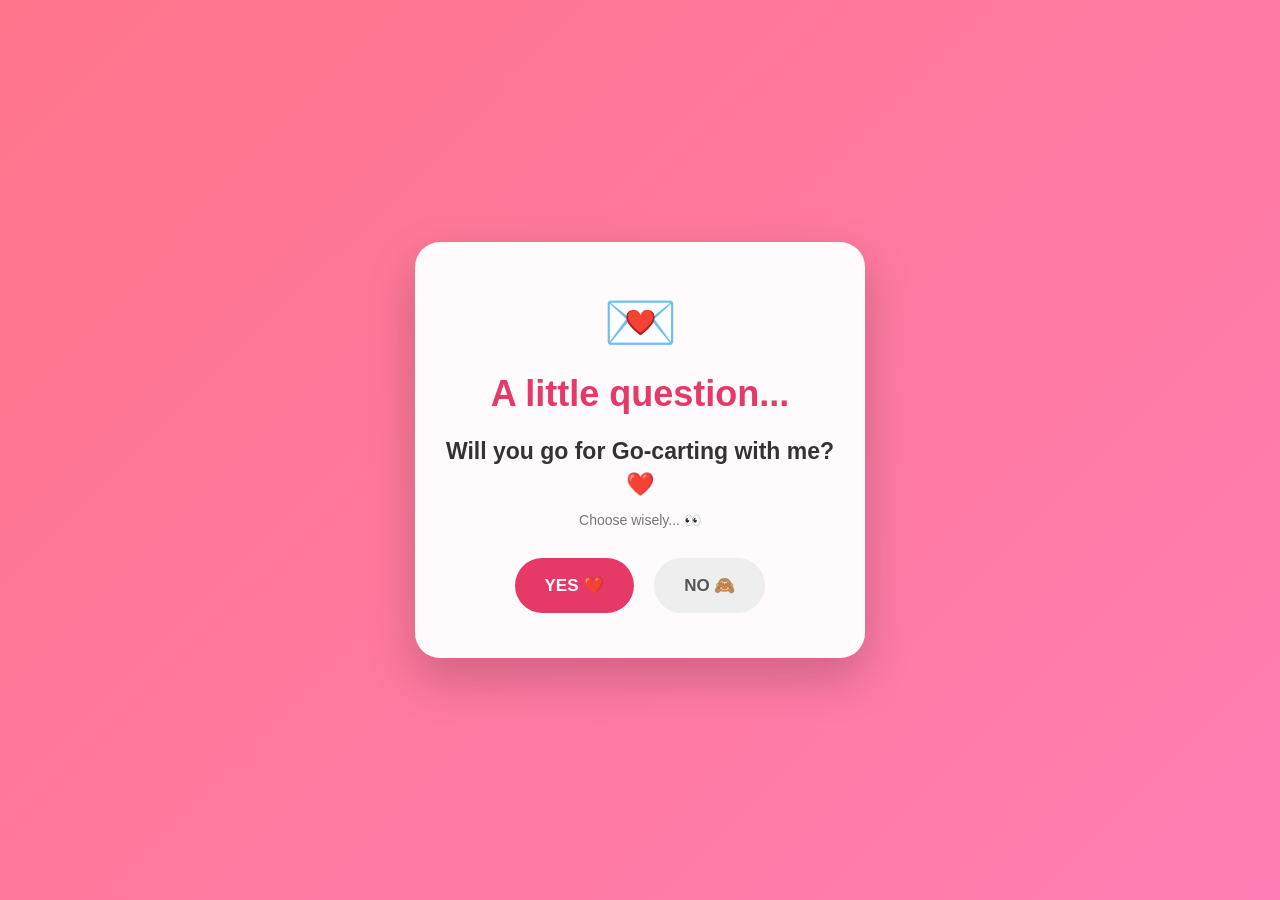
==== index.html @ f643e0f0 "Add files via upload" ====
<!DOCTYPE html>
<html lang="en">
<head>
  <meta charset="UTF-8">
  <meta name="viewport" content="width=device-width, initial-scale=1.0">
  <title>A Little Question ❤️</title>
  <link rel="stylesheet" href="style.css">
</head>
<body>
  <div class="hearts"></div>

  <section id="questionPage" class="page active">
    <div class="card">
      <div class="emoji">💌</div>
      <h1>A little question...</h1>
      <p class="question">Will you go for Go-carting with me? ❤️</p>
      <p class="small-text">Choose wisely... 👀</p>

      <div class="buttons">
        <button id="yesBtn" type="button">YES ❤️</button>
        <button id="noBtn" type="button">NO 🙈</button>
      </div>
    </div>
  </section>

  <section id="datePage" class="page">
    <div class="card">
      <div class="emoji">🥰</div>
      <h1>Yay! ❤️</h1>
      <p>Okay, now let's choose when.</p>

      <div class="form-group">
        <label for="date">📅 Choose a date</label>
        <input type="date" id="date" required>
      </div>

      <div class="form-group">
        <label for="time">⏰ Choose a time</label>
        <input type="time" id="time" required>
      </div>

      <button id="confirmBtn" class="continue-btn" type="button">
        Confirm Date ❤️
      </button>
    </div>
  </section>

  <section id="thankYouPage" class="page">
    <div class="card final-card">
      <div class="big-heart">❤️</div>
      <h1>It's a Date! 🥰</h1>
      <p class="final-message">Thank you ❤️</p>
      <p>I'm really looking forward to it.</p>

      <div class="date-box">
        <p>📅 <span id="selectedDate"></span></p>
        <p>⏰ <span id="selectedTime"></span></p>
      </div>

      <p class="ending">See you then. ❤️</p>
      <div class="floating-hearts">❤️ 💕 ❤️ 💕 ❤️</div>
    </div>
  </section>

  <script src="script.js"></script>
</body>
</html>
---- style.css ----
* {
  margin: 0;
  padding: 0;
  box-sizing: border-box;
}

body {
  font-family: Arial, sans-serif;
  min-height: 100vh;
  overflow: hidden;
  background: linear-gradient(135deg, #ff758c, #ff7eb3);
  color: #333;
}

.page {
  position: absolute;
  width: 100%;
  height: 100vh;
  display: flex;
  justify-content: center;
  align-items: center;
  padding: 20px;
  opacity: 0;
  pointer-events: none;
  transform: scale(.95);
  transition: all .45s ease;
}

.page.active {
  opacity: 1;
  pointer-events: auto;
  transform: scale(1);
}

.card {
  width: 100%;
  max-width: 450px;
  background: rgba(255,255,255,.96);
  padding: 45px 30px;
  border-radius: 25px;
  text-align: center;
  box-shadow: 0 20px 50px rgba(0,0,0,.2);
  position: relative;
  z-index: 10;
}

.emoji {
  font-size: 60px;
  margin-bottom: 15px;
}

h1 {
  font-size: 36px;
  color: #e63967;
  margin-bottom: 20px;
}

.question {
  font-size: 23px;
  font-weight: bold;
  line-height: 1.4;
  margin-bottom: 12px;
}

.small-text {
  color: #777;
  font-size: 14px;
  margin-bottom: 30px;
}

.buttons {
  display: flex;
  justify-content: center;
  gap: 20px;
  min-height: 55px;
  position: relative;
}

button {
  border: 0;
  border-radius: 30px;
  padding: 15px 30px;
  font-size: 17px;
  font-weight: bold;
  cursor: pointer;
  transition: transform .2s ease;
}

#yesBtn {
  background: #e63967;
  color: white;
}

#yesBtn:hover {
  transform: scale(1.08);
}

#noBtn {
  background: #eee;
  color: #555;
}

.form-group {
  text-align: left;
  margin: 20px 0;
}

label {
  display: block;
  margin-bottom: 8px;
  font-weight: bold;
  color: #555;
}

input {
  width: 100%;
  padding: 14px;
  border: 2px solid #ffd0dc;
  border-radius: 12px;
  font-size: 16px;
  outline: none;
}

input:focus {
  border-color: #e63967;
}

.continue-btn {
  background: #e63967;
  color: white;
  margin-top: 10px;
}

.continue-btn:hover {
  transform: scale(1.05);
}

.big-heart {
  font-size: 80px;
  animation: heartbeat 1.2s infinite;
}

.final-message {
  font-size: 24px;
  font-weight: bold;
  color: #e63967;
  margin: 15px 0;
}

.date-box {
  background: #fff0f4;
  border-radius: 15px;
  padding: 15px;
  margin: 25px 0;
  color: #555;
  font-size: 18px;
}

.date-box p {
  margin: 8px;
}

.ending {
  font-size: 20px;
  font-weight: bold;
  color: #e63967;
}

.floating-hearts {
  margin-top: 25px;
  font-size: 25px;
  animation: float 2s infinite ease-in-out;
}

@keyframes heartbeat {
  0%,100% { transform: scale(1); }
  50% { transform: scale(1.2); }
}

@keyframes float {
  0%,100% { transform: translateY(0); }
  50% { transform: translateY(-10px); }
}

@media (max-width: 500px) {
  .card { padding: 35px 22px; }
  h1 { font-size: 30px; }
  .question { font-size: 21px; }
  .emoji { font-size: 50px; }
  button { padding: 13px 24px; }
}
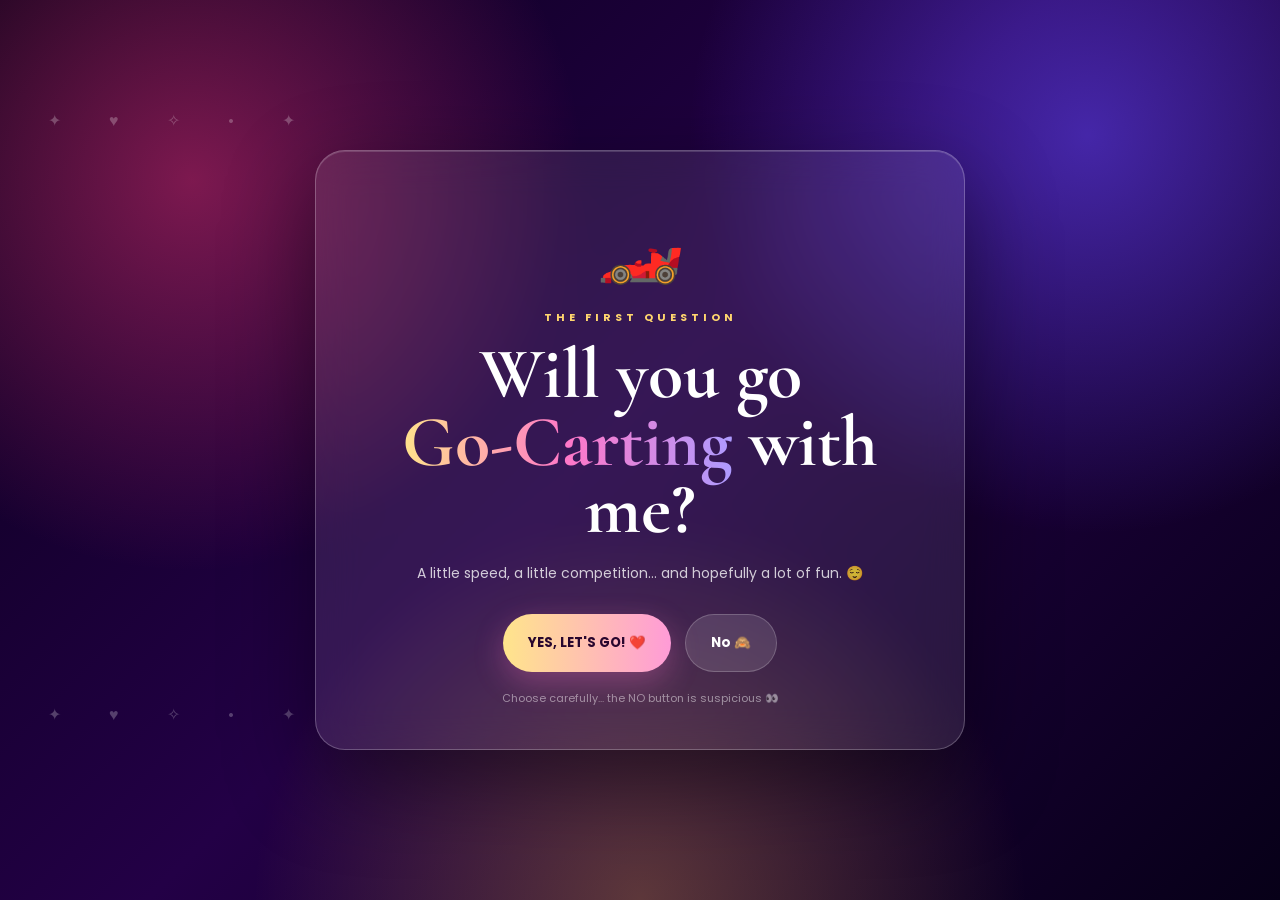
==== commit 269e4f74: "Add files via upload" ====
--- a/index.html
+++ b/index.html
@@ -1,67 +1,90 @@
 <!DOCTYPE html>
 <html lang="en">
 <head>
-  <meta charset="UTF-8">
-  <meta name="viewport" content="width=device-width, initial-scale=1.0">
-  <title>A Little Question ❤️</title>
-  <link rel="stylesheet" href="style.css">
+<meta charset="UTF-8">
+<meta name="viewport" content="width=device-width, initial-scale=1.0">
+<title>A Little Adventure ✨</title>
+<link rel="stylesheet" href="style.css">
 </head>
 <body>
-  <div class="hearts"></div>
+<div class="sparkles"></div>
 
-  <section id="questionPage" class="page active">
-    <div class="card">
-      <div class="emoji">💌</div>
-      <h1>A little question...</h1>
-      <p class="question">Will you go for Go-carting with me? ❤️</p>
-      <p class="small-text">Choose wisely... 👀</p>
+<section id="questionPage" class="page active">
+  <div class="card">
+    <div class="icon">🏎️</div>
+    <span class="eyebrow">THE FIRST QUESTION</span>
+    <h1>Will you go<br><span>Go-Carting</span> with me?</h1>
+    <p class="sub">A little speed, a little competition... and hopefully a lot of fun. 😌</p>
+    <div class="choice-buttons">
+      <button class="yes-btn" id="yesBtn">YES, LET'S GO! ❤️</button>
+      <button class="no-btn" id="noBtn">No 🙈</button>
+    </div>
+    <p class="tiny">Choose carefully... the NO button is suspicious 👀</p>
+  </div>
+</section>
 
-      <div class="buttons">
-        <button id="yesBtn" type="button">YES ❤️</button>
-        <button id="noBtn" type="button">NO 🙈</button>
-      </div>
+<section id="datePage" class="page">
+  <div class="card">
+    <div class="icon">📅</div>
+    <span class="eyebrow">LET'S PLAN IT</span>
+    <h1>When should we<br><span>race?</span></h1>
+    <p class="sub">You pick the day. I'll handle the rest. ✨</p>
+    <div class="input-group"><label for="date">Date</label><input type="date" id="date"></div>
+    <div class="input-group"><label for="time">Time</label><input type="time" id="time"></div>
+    <button class="main-btn" id="dateBtn">That's the plan →</button>
+  </div>
+</section>
+
+<section id="dinnerPage" class="page">
+  <div class="card restaurant-card">
+    <div class="icon">🍽️</div>
+    <span class="eyebrow">ROUND TWO</span>
+    <h1>And after the race...<br><span>Dinner?</span></h1>
+    <p class="sub">You get to choose where we eat. No pressure... 👀</p>
+
+    <div class="restaurant-grid">
+      <label class="restaurant-option"><input type="radio" name="restaurant" value="Café Aylanto"><span class="restaurant-content"><b>Café Aylanto</b><small>Gulberg · Mediterranean / Italian</small></span></label>
+      <label class="restaurant-option"><input type="radio" name="restaurant" value="Monal Lahore"><span class="restaurant-content"><b>Monal Lahore</b><small>Liberty · Rooftop / Pakistani / Asian</small></span></label>
+      <label class="restaurant-option"><input type="radio" name="restaurant" value="Andaaz Restaurant"><span class="restaurant-content"><b>Andaaz Restaurant</b><small>Walled City · Rooftop / Pakistani</small></span></label>
+      <label class="restaurant-option"><input type="radio" name="restaurant" value="Arcadian Café"><span class="restaurant-content"><b>Arcadian Café</b><small>Gulberg · Asian Fusion / Continental</small></span></label>
+      <label class="restaurant-option"><input type="radio" name="restaurant" value="English Tea House"><span class="restaurant-content"><b>English Tea House</b><small>Gulberg · Café / Tea House</small></span></label>
+      <label class="restaurant-option"><input type="radio" name="restaurant" value="Café Zouk"><span class="restaurant-content"><b>Café Zouk</b><small>Gulberg · Continental</small></span></label>
+      <label class="restaurant-option"><input type="radio" name="restaurant" value="Fuoco"><span class="restaurant-content"><b>Fuoco</b><small>Gulberg · Modern European</small></span></label>
+      <label class="restaurant-option"><input type="radio" name="restaurant" value="Paola's Cosa Nostra"><span class="restaurant-content"><b>Paola's Cosa Nostra</b><small>Gulberg · Italian</small></span></label>
     </div>
-  </section>
 
-  <section id="datePage" class="page">
-    <div class="card">
-      <div class="emoji">🥰</div>
-      <h1>Yay! ❤️</h1>
-      <p>Okay, now let's choose when.</p>
+    <button class="main-btn" id="restaurantBtn">Perfect choice ✨</button>
+  </div>
+</section>
 
-      <div class="form-group">
-        <label for="date">📅 Choose a date</label>
-        <input type="date" id="date" required>
-      </div>
+<section id="summaryPage" class="page">
+  <div class="card">
+    <div class="icon">🥂</div>
+    <span class="eyebrow">THE PLAN IS SET</span>
+    <h1>So it's a<br><span>date?</span> 👀</h1>
+    <div class="summary-box">
+      <p>🏎️ <b>Go-Carting</b></p>
+      <p>📅 <span id="summaryDate"></span></p>
+      <p>⏰ <span id="summaryTime"></span></p>
+      <p>🍽️ <span id="summaryRestaurant"></span></p>
+    </div>
+    <p class="sub">Honestly... I think this is going to be fun. ❤️</p>
+    <button class="main-btn" id="thankBtn">Thank You 💖</button>
+  </div>
+</section>
 
-      <div class="form-group">
-        <label for="time">⏰ Choose a time</label>
-        <input type="time" id="time" required>
-      </div>
+<section id="finalPage" class="page">
+  <div class="card final-card">
+    <div class="celebrate">✨🏎️🍽️✨</div>
+    <span class="eyebrow">CONFIRMED</span>
+    <h1>Thank <span>You</span> ❤️</h1>
+    <p class="final-text">For saying yes to the race,<br>choosing the dinner spot,<br>and making this little plan possible. 🥹</p>
+    <div class="final-line">Now all that's left is...</div>
+    <div class="big-text">SHOWING UP. 😌</div>
+    <p class="tiny">I'll see you at the starting line. 🏁</p>
+  </div>
+</section>
 
-      <button id="confirmBtn" class="continue-btn" type="button">
-        Confirm Date ❤️
-      </button>
-    </div>
-  </section>
-
-  <section id="thankYouPage" class="page">
-    <div class="card final-card">
-      <div class="big-heart">❤️</div>
-      <h1>It's a Date! 🥰</h1>
-      <p class="final-message">Thank you ❤️</p>
-      <p>I'm really looking forward to it.</p>
-
-      <div class="date-box">
-        <p>📅 <span id="selectedDate"></span></p>
-        <p>⏰ <span id="selectedTime"></span></p>
-      </div>
-
-      <p class="ending">See you then. ❤️</p>
-      <div class="floating-hearts">❤️ 💕 ❤️ 💕 ❤️</div>
-    </div>
-  </section>
-
-  <script src="script.js"></script>
+<script src="script.js"></script>
 </body>
 </html>
--- a/style.css
+++ b/style.css
@@ -1,191 +1,44 @@
-* {
-  margin: 0;
-  padding: 0;
-  box-sizing: border-box;
-}
-
-body {
-  font-family: Arial, sans-serif;
-  min-height: 100vh;
-  overflow: hidden;
-  background: linear-gradient(135deg, #ff758c, #ff7eb3);
-  color: #333;
-}
-
-.page {
-  position: absolute;
-  width: 100%;
-  height: 100vh;
-  display: flex;
-  justify-content: center;
-  align-items: center;
-  padding: 20px;
-  opacity: 0;
-  pointer-events: none;
-  transform: scale(.95);
-  transition: all .45s ease;
-}
-
-.page.active {
-  opacity: 1;
-  pointer-events: auto;
-  transform: scale(1);
-}
-
-.card {
-  width: 100%;
-  max-width: 450px;
-  background: rgba(255,255,255,.96);
-  padding: 45px 30px;
-  border-radius: 25px;
-  text-align: center;
-  box-shadow: 0 20px 50px rgba(0,0,0,.2);
-  position: relative;
-  z-index: 10;
-}
-
-.emoji {
-  font-size: 60px;
-  margin-bottom: 15px;
-}
-
-h1 {
-  font-size: 36px;
-  color: #e63967;
-  margin-bottom: 20px;
-}
-
-.question {
-  font-size: 23px;
-  font-weight: bold;
-  line-height: 1.4;
-  margin-bottom: 12px;
-}
-
-.small-text {
-  color: #777;
-  font-size: 14px;
-  margin-bottom: 30px;
-}
-
-.buttons {
-  display: flex;
-  justify-content: center;
-  gap: 20px;
-  min-height: 55px;
-  position: relative;
-}
-
-button {
-  border: 0;
-  border-radius: 30px;
-  padding: 15px 30px;
-  font-size: 17px;
-  font-weight: bold;
-  cursor: pointer;
-  transition: transform .2s ease;
-}
-
-#yesBtn {
-  background: #e63967;
-  color: white;
-}
-
-#yesBtn:hover {
-  transform: scale(1.08);
-}
-
-#noBtn {
-  background: #eee;
-  color: #555;
-}
-
-.form-group {
-  text-align: left;
-  margin: 20px 0;
-}
-
-label {
-  display: block;
-  margin-bottom: 8px;
-  font-weight: bold;
-  color: #555;
-}
-
-input {
-  width: 100%;
-  padding: 14px;
-  border: 2px solid #ffd0dc;
-  border-radius: 12px;
-  font-size: 16px;
-  outline: none;
-}
-
-input:focus {
-  border-color: #e63967;
-}
-
-.continue-btn {
-  background: #e63967;
-  color: white;
-  margin-top: 10px;
-}
-
-.continue-btn:hover {
-  transform: scale(1.05);
-}
-
-.big-heart {
-  font-size: 80px;
-  animation: heartbeat 1.2s infinite;
-}
-
-.final-message {
-  font-size: 24px;
-  font-weight: bold;
-  color: #e63967;
-  margin: 15px 0;
-}
-
-.date-box {
-  background: #fff0f4;
-  border-radius: 15px;
-  padding: 15px;
-  margin: 25px 0;
-  color: #555;
-  font-size: 18px;
-}
-
-.date-box p {
-  margin: 8px;
-}
-
-.ending {
-  font-size: 20px;
-  font-weight: bold;
-  color: #e63967;
-}
-
-.floating-hearts {
-  margin-top: 25px;
-  font-size: 25px;
-  animation: float 2s infinite ease-in-out;
-}
-
-@keyframes heartbeat {
-  0%,100% { transform: scale(1); }
-  50% { transform: scale(1.2); }
-}
-
-@keyframes float {
-  0%,100% { transform: translateY(0); }
-  50% { transform: translateY(-10px); }
-}
-
-@media (max-width: 500px) {
-  .card { padding: 35px 22px; }
-  h1 { font-size: 30px; }
-  .question { font-size: 21px; }
-  .emoji { font-size: 50px; }
-  button { padding: 13px 24px; }
-}
+@import url('https://fonts.googleapis.com/css2?family=Cormorant+Garamond:wght@500;600;700&family=Poppins:wght@400;500;600;700&display=swap');
+*{box-sizing:border-box;margin:0;padding:0}
+body{min-height:100vh;overflow:hidden;font-family:Poppins,sans-serif;color:#fff;background:radial-gradient(circle at 15% 20%,rgba(255,55,125,.45),transparent 30%),radial-gradient(circle at 85% 15%,rgba(100,70,255,.55),transparent 30%),radial-gradient(circle at 50% 100%,rgba(255,183,77,.30),transparent 35%),linear-gradient(135deg,#09001a,#230046 48%,#070018)}
+.page{position:absolute;inset:0;min-height:100vh;padding:18px;display:flex;align-items:center;justify-content:center;opacity:0;pointer-events:none;transform:scale(.94) translateY(18px);transition:.65s ease}
+.page.active{opacity:1;pointer-events:auto;transform:scale(1) translateY(0)}
+.card{width:min(94vw,650px);max-height:94vh;overflow-y:auto;padding:42px 34px;text-align:center;border-radius:30px;background:rgba(255,255,255,.09);border:1px solid rgba(255,255,255,.24);box-shadow:0 30px 90px rgba(0,0,0,.45),inset 0 1px 0 rgba(255,255,255,.15);backdrop-filter:blur(20px)}
+.icon{font-size:70px;margin-bottom:10px;animation:float 2.3s ease-in-out infinite}
+.eyebrow{display:block;color:#ffd66e;font-size:11px;font-weight:700;letter-spacing:4px;margin-bottom:15px}
+h1{font-family:'Cormorant Garamond',serif;font-size:clamp(45px,9vw,72px);line-height:.94;margin-bottom:18px}
+h1 span{background:linear-gradient(90deg,#ffe38b,#ff77c8,#ae9bff);-webkit-background-clip:text;background-clip:text;color:transparent}
+.sub{color:rgba(255,255,255,.78);line-height:1.7;font-size:14px;margin-bottom:28px}
+.tiny{color:rgba(255,255,255,.48);font-size:11px;margin-top:18px}
+.choice-buttons{display:flex;justify-content:center;gap:14px;min-height:58px;position:relative}
+button{border:none;cursor:pointer;font-family:Poppins,sans-serif;font-weight:700;border-radius:999px;padding:15px 25px;transition:.25s ease}
+.yes-btn,.main-btn{color:#28062e;background:linear-gradient(90deg,#ffe58b,#ff9bd7);box-shadow:0 10px 30px rgba(255,120,195,.3)}
+.yes-btn:hover,.main-btn:hover{transform:translateY(-3px) scale(1.03);box-shadow:0 16px 40px rgba(255,120,195,.48)}
+.no-btn{background:rgba(255,255,255,.12);color:white;border:1px solid rgba(255,255,255,.2)}
+.main-btn{margin-top:12px;min-width:210px}
+.input-group{text-align:left;margin:15px 0}
+.input-group label{display:block;font-size:13px;font-weight:600;margin-bottom:7px;color:#ffd9ee}
+input[type=date],input[type=time]{width:100%;border:1px solid rgba(255,255,255,.25);border-radius:14px;padding:14px;font:inherit;background:rgba(255,255,255,.12);color:white;outline:none}
+input[type=date]::-webkit-calendar-picker-indicator,input[type=time]::-webkit-calendar-picker-indicator{filter:invert(1)}
+.restaurant-card{max-width:760px}
+.restaurant-grid{display:grid;grid-template-columns:1fr 1fr;gap:10px;margin:20px 0}
+.restaurant-option{cursor:pointer;text-align:left}
+.restaurant-option input{display:none}
+.restaurant-content{display:block;padding:15px;min-height:78px;border-radius:16px;background:rgba(255,255,255,.07);border:1px solid rgba(255,255,255,.13);transition:.25s ease}
+.restaurant-content b{display:block;font-size:14px;color:white;margin-bottom:5px}
+.restaurant-content small{display:block;color:rgba(255,255,255,.55);font-size:10px;line-height:1.4}
+.restaurant-option input:checked+.restaurant-content{border-color:#ffd66e;background:linear-gradient(135deg,rgba(255,214,110,.18),rgba(255,112,191,.15));box-shadow:0 0 22px rgba(255,214,110,.15);transform:translateY(-2px)}
+.summary-box{text-align:left;padding:22px;margin:22px 0;border-radius:20px;background:rgba(255,255,255,.08);border:1px solid rgba(255,255,255,.14)}
+.summary-box p{padding:9px 0;border-bottom:1px solid rgba(255,255,255,.08);color:rgba(255,255,255,.84)}
+.summary-box p:last-child{border-bottom:0}
+.final-card{padding:55px 35px}
+.celebrate{font-size:42px;margin-bottom:15px;animation:pulse 1.8s infinite}
+.final-text{font-size:16px;line-height:1.9;color:rgba(255,255,255,.8)}
+.final-line{margin-top:28px;color:#ffd66e;font-size:12px;letter-spacing:2px;text-transform:uppercase}
+.big-text{margin:8px 0 10px;font-size:clamp(28px,7vw,48px);font-weight:700;background:linear-gradient(90deg,#ffe58b,#ff83cf,#b79cff);-webkit-background-clip:text;background-clip:text;color:transparent}
+.sparkles:before,.sparkles:after{content:"✦  ✧  •  ✦  ♥  ✧  •  ✦";position:fixed;width:120%;left:-10%;color:rgba(255,255,255,.25);font-size:16px;letter-spacing:22px;animation:drift 9s linear infinite;pointer-events:none}
+.sparkles:before{top:12%}.sparkles:after{top:78%;animation-delay:-4s}
+@keyframes float{0%,100%{transform:translateY(0) rotate(-2deg)}50%{transform:translateY(-12px) rotate(2deg)}}
+@keyframes pulse{0%,100%{transform:scale(1)}50%{transform:scale(1.08)}}
+@keyframes drift{from{transform:translateX(-4%);opacity:.2}50%{opacity:.55}to{transform:translateX(8%);opacity:.2}}
+@media(max-width:600px){.page{padding:12px}.card{padding:34px 20px}.icon{font-size:58px}.restaurant-grid{grid-template-columns:1fr}.choice-buttons{flex-direction:column;align-items:center}.choice-buttons button{width:100%}.main-btn{width:100%}}
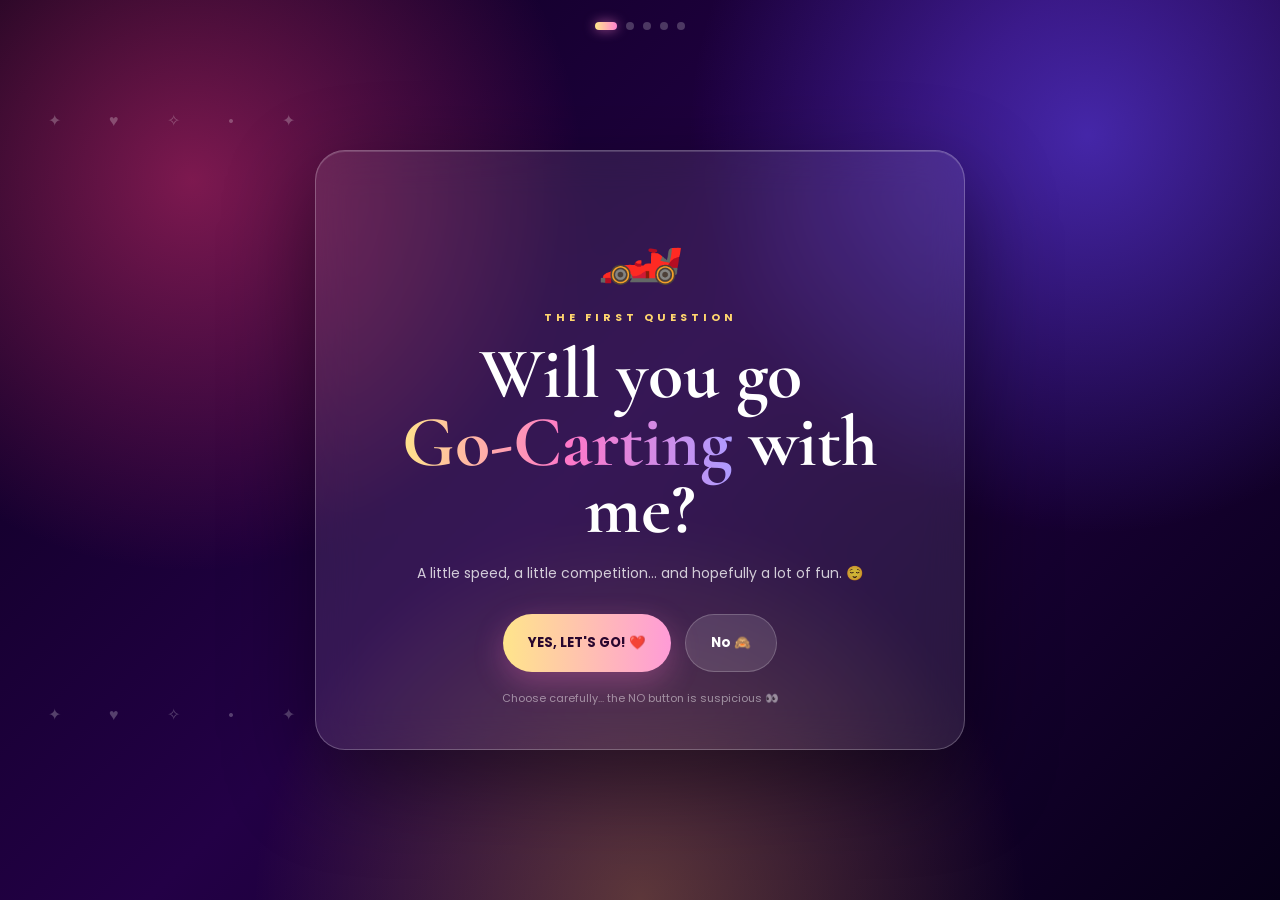
==== commit e32fe597: "Rename index-2.html to index.html" ====
--- a/index.html
+++ b/index.html
@@ -8,6 +8,13 @@
 </head>
 <body>
 <div class="sparkles"></div>
+<div class="progress" id="progress">
+  <span class="dot active" data-step="1"></span>
+  <span class="dot" data-step="2"></span>
+  <span class="dot" data-step="3"></span>
+  <span class="dot" data-step="4"></span>
+  <span class="dot" data-step="5"></span>
+</div>
 
 <section id="questionPage" class="page active">
   <div class="card">
@@ -19,7 +26,7 @@
       <button class="yes-btn" id="yesBtn">YES, LET'S GO! ❤️</button>
       <button class="no-btn" id="noBtn">No 🙈</button>
     </div>
-    <p class="tiny">Choose carefully... the NO button is suspicious 👀</p>
+    <p class="tiny" id="dodgeCounter">Choose carefully... the NO button is suspicious 👀</p>
   </div>
 </section>
 
@@ -43,15 +50,38 @@
     <p class="sub">You get to choose where we eat. No pressure... 👀</p>
 
     <div class="restaurant-grid">
-      <label class="restaurant-option"><input type="radio" name="restaurant" value="Café Aylanto"><span class="restaurant-content"><b>Café Aylanto</b><small>Gulberg · Mediterranean / Italian</small></span></label>
-      <label class="restaurant-option"><input type="radio" name="restaurant" value="Monal Lahore"><span class="restaurant-content"><b>Monal Lahore</b><small>Liberty · Rooftop / Pakistani / Asian</small></span></label>
-      <label class="restaurant-option"><input type="radio" name="restaurant" value="Andaaz Restaurant"><span class="restaurant-content"><b>Andaaz Restaurant</b><small>Walled City · Rooftop / Pakistani</small></span></label>
-      <label class="restaurant-option"><input type="radio" name="restaurant" value="Arcadian Café"><span class="restaurant-content"><b>Arcadian Café</b><small>Gulberg · Asian Fusion / Continental</small></span></label>
-      <label class="restaurant-option"><input type="radio" name="restaurant" value="English Tea House"><span class="restaurant-content"><b>English Tea House</b><small>Gulberg · Café / Tea House</small></span></label>
-      <label class="restaurant-option"><input type="radio" name="restaurant" value="Café Zouk"><span class="restaurant-content"><b>Café Zouk</b><small>Gulberg · Continental</small></span></label>
-      <label class="restaurant-option"><input type="radio" name="restaurant" value="Fuoco"><span class="restaurant-content"><b>Fuoco</b><small>Gulberg · Modern European</small></span></label>
-      <label class="restaurant-option"><input type="radio" name="restaurant" value="Paola's Cosa Nostra"><span class="restaurant-content"><b>Paola's Cosa Nostra</b><small>Gulberg · Italian</small></span></label>
+      <label class="restaurant-option"><input type="radio" name="restaurant" value="Café Aylanto" data-fact="Great pick if you're both indecisive — the menu somehow covers three continents. 🌍"><span class="restaurant-content"><b>Café Aylanto</b><small>Gulberg · Mediterranean / Italian</small></span></label>
+      <label class="restaurant-option"><input type="radio" name="restaurant" value="Monal Lahore" data-fact="Rooftop views + a skyline sunset. Bring your A-game small talk. 🌆"><span class="restaurant-content"><b>Monal Lahore</b><small>Liberty · Rooftop / Pakistani / Asian</small></span></label>
+      <label class="restaurant-option"><input type="radio" name="restaurant" value="Andaaz Restaurant" data-fact="Walled City charm — old-world Lahore with a rooftop view of the Badshahi Mosque. 🕌"><span class="restaurant-content"><b>Andaaz Restaurant</b><small>Walled City · Rooftop / Pakistani</small></span></label>
+      <label class="restaurant-option"><input type="radio" name="restaurant" value="Arcadian Café" data-fact="Cozy and low-key — good for actually hearing each other talk. 🎧"><span class="restaurant-content"><b>Arcadian Café</b><small>Gulberg · Asian Fusion / Continental</small></span></label>
+      <label class="restaurant-option"><input type="radio" name="restaurant" value="English Tea House" data-fact="Tea and pastries — the classy, unhurried option. ☕"><span class="restaurant-content"><b>English Tea House</b><small>Gulberg · Café / Tea House</small></span></label>
+      <label class="restaurant-option"><input type="radio" name="restaurant" value="Café Zouk" data-fact="A local favorite for a reason — reliably good, every time. 👌"><span class="restaurant-content"><b>Café Zouk</b><small>Gulberg · Continental</small></span></label>
+      <label class="restaurant-option"><input type="radio" name="restaurant" value="Fuoco" data-fact="Modern European plating — good if you want the 'fancy date' photo. 📸"><span class="restaurant-content"><b>Fuoco</b><small>Gulberg · Modern European</small></span></label>
+      <label class="restaurant-option"><input type="radio" name="restaurant" value="Paola's Cosa Nostra" data-fact="Bold Italian flavor and a name that sounds like a heist movie. 🍝"><span class="restaurant-content"><b>Paola's Cosa Nostra</b><small>Gulberg · Italian</small></span></label>
+      <label class="restaurant-option"><input type="radio" name="restaurant" value="Butlers Chocolate Café" data-fact="Dessert-first energy. No judgment if this becomes the whole meal. 🍫"><span class="restaurant-content"><b>Butlers Chocolate Café</b><small>Gulberg · Café / Desserts</small></span></label>
+      <label class="restaurant-option"><input type="radio" name="restaurant" value="Yum Chinese Restaurant" data-fact="Classic Chinese comfort food — reliable, cozy, no surprises. 🥡"><span class="restaurant-content"><b>Yum Chinese Restaurant</b><small>Gulberg · Chinese</small></span></label>
+      <label class="restaurant-option"><input type="radio" name="restaurant" value="Salt'n Pepper Village" data-fact="Big portions, buffet energy — come hungry after all that racing. 🍛"><span class="restaurant-content"><b>Salt'n Pepper Village</b><small>Multiple · Pakistani / Continental</small></span></label>
+      <label class="restaurant-option"><input type="radio" name="restaurant" value="Haveli Restaurant" data-fact="Fort Road Food Street, overlooking the Badshahi Mosque at night. 🏰"><span class="restaurant-content"><b>Haveli Restaurant</b><small>Food Street · Pakistani</small></span></label>
+      <label class="restaurant-option"><input type="radio" name="restaurant" value="Cuckoo's Den" data-fact="Quirky, artsy, and full of character — a bit like this form. 🎨"><span class="restaurant-content"><b>Cuckoo's Den</b><small>Food Street · Rooftop / Pakistani</small></span></label>
+      <label class="restaurant-option"><input type="radio" name="restaurant" value="Spice Bazaar" data-fact="Fortress Stadium buffet — good if neither of us can decide on one cuisine. 🌶️"><span class="restaurant-content"><b>Spice Bazaar</b><small>Fortress Stadium · Buffet</small></span></label>
+      <label class="restaurant-option"><input type="radio" name="restaurant" value="Bundu Khan" data-fact="A Lahore classic. Bring extra napkins for the karahi. 🍖"><span class="restaurant-content"><b>Bundu Khan</b><small>Multiple · BBQ / Pakistani</small></span></label>
+      <label class="restaurant-option"><input type="radio" name="restaurant" value="Nando's Lahore" data-fact="Peri-peri and no small talk needed about spice level — you'll know. 🌶️"><span class="restaurant-content"><b>Nando's Lahore</b><small>DHA · Peri-Peri / Grill</small></span></label>
+      <label class="restaurant-option"><input type="radio" name="restaurant" value="Okra Restaurant" data-fact="Trendy, plated well, great for the 'we're fancy now' phase. 🌿"><span class="restaurant-content"><b>Okra Restaurant</b><small>Gulberg · Modern Continental</small></span></label>
+      <label class="restaurant-option"><input type="radio" name="restaurant" value="Mocca Coffee" data-fact="If dinner turns into 'just coffee,' this is where we end up. ☕"><span class="restaurant-content"><b>Mocca Coffee</b><small>DHA · Café</small></span></label>
+      <label class="restaurant-option"><input type="radio" name="restaurant" value="Yumm!" data-fact="The name is doing a lot of confidence, and it delivers. 😋"><span class="restaurant-content"><b>Yumm!</b><small>Gulberg · Pakistani / Fast Food</small></span></label>
+      <label class="restaurant-option"><input type="radio" name="restaurant" value="Village Restaurant" data-fact="Traditional decor, folk music some nights — a whole vibe. 🎶"><span class="restaurant-content"><b>Village Restaurant</b><small>Multiple · Traditional Pakistani</small></span></label>
+      <label class="restaurant-option"><input type="radio" name="restaurant" value="Tuscany Courtyard" data-fact="Outdoor seating under fairy lights. Very 'first date' coded. ✨"><span class="restaurant-content"><b>Tuscany Courtyard</b><small>DHA · Italian / Continental</small></span></label>
+      <label class="restaurant-option"><input type="radio" name="restaurant" value="La Farine" data-fact="Bakery-café hybrid — good if we want dessert to double as dinner. 🥐"><span class="restaurant-content"><b>La Farine</b><small>DHA · Bakery / Café</small></span></label>
+      <label class="restaurant-option"><input type="radio" name="restaurant" value="Sakura Lounge" data-fact="Sushi and a calm setting — bonus points for chopstick skills. 🍣"><span class="restaurant-content"><b>Sakura Lounge</b><small>DHA · Japanese</small></span></label>
+      <label class="restaurant-option"><input type="radio" name="restaurant" value="Chaaye Khana" data-fact="Chai and comfort food — the low-pressure, easy-conversation option. 🫖"><span class="restaurant-content"><b>Chaaye Khana</b><small>Gulberg · Café / Pakistani</small></span></label>
+      <label class="restaurant-option"><input type="radio" name="restaurant" value="Butlers Pizza" data-fact="Straightforward, always good, zero risk of a bad choice. 🍕"><span class="restaurant-content"><b>Butlers Pizza</b><small>Multiple · Pizza</small></span></label>
+      <label class="restaurant-option"><input type="radio" name="restaurant" value="Freddy's Café" data-fact="Casual and unpretentious — a good 'let's just talk' spot. 🥪"><span class="restaurant-content"><b>Freddy's Café</b><small>Gulberg · Café</small></span></label>
+      <label class="restaurant-option"><input type="radio" name="restaurant" value="Café Barbera" data-fact="Italian coffee culture, imported straight to DHA. Espresso snobs welcome. ☕"><span class="restaurant-content"><b>Café Barbera</b><small>DHA · Italian Café</small></span></label>
+      <label class="restaurant-option"><input type="radio" name="restaurant" value="Mei Fung Chinese" data-fact="Old-school Chinese food that's been a Lahore favorite for years. 🥟"><span class="restaurant-content"><b>Mei Fung Chinese</b><small>Gulberg · Chinese</small></span></label>
+      <label class="restaurant-option other-option"><input type="radio" name="restaurant" value="other" id="otherRadio" data-fact="Bold choice. Type it in below. 👇"><span class="restaurant-content"><b>Other</b><small>Type your own pick</small></span></label>
     </div>
+    <input type="text" id="otherInput" class="other-input" placeholder="Where do you actually want to go?" maxlength="60">
+    <p class="fun-fact" id="funFact"></p>
 
     <button class="main-btn" id="restaurantBtn">Perfect choice ✨</button>
   </div>
@@ -81,6 +111,7 @@
     <p class="final-text">For saying yes to the race,<br>choosing the dinner spot,<br>and making this little plan possible. 🥹</p>
     <div class="final-line">Now all that's left is...</div>
     <div class="big-text">SHOWING UP. 😌</div>
+    <div class="countdown" id="countdown"></div>
     <p class="tiny">I'll see you at the starting line. 🏁</p>
   </div>
 </section>
--- a/style.css
+++ b/style.css
@@ -41,4 +41,16 @@
 @keyframes float{0%,100%{transform:translateY(0) rotate(-2deg)}50%{transform:translateY(-12px) rotate(2deg)}}
 @keyframes pulse{0%,100%{transform:scale(1)}50%{transform:scale(1.08)}}
 @keyframes drift{from{transform:translateX(-4%);opacity:.2}50%{opacity:.55}to{transform:translateX(8%);opacity:.2}}
+.progress{position:fixed;top:22px;left:50%;transform:translateX(-50%);display:flex;gap:9px;z-index:60}
+.progress .dot{width:8px;height:8px;border-radius:50%;background:rgba(255,255,255,.22);transition:.4s ease}
+.progress .dot.active{background:linear-gradient(90deg,#ffe58b,#ff83cf);width:22px;border-radius:5px;box-shadow:0 0 12px rgba(255,131,207,.6)}
+.progress .dot.done{background:rgba(255,214,110,.55)}
+.fun-fact{min-height:20px;font-size:12.5px;color:#ffd9ee;margin:-6px 0 14px;opacity:0;transform:translateY(4px);transition:.35s ease}
+.fun-fact.show{opacity:1;transform:translateY(0)}
+.other-input{display:none;width:100%;border:1px solid rgba(255,255,255,.25);border-radius:14px;padding:14px;font:inherit;background:rgba(255,255,255,.12);color:white;outline:none;margin:-6px 0 14px}
+.other-input.show{display:block}
+.other-input:focus{border-color:#ffd66e}
+.countdown{margin:10px 0 4px;font-size:13px;color:rgba(255,255,255,.65);letter-spacing:.5px}
+.trail-dot{position:fixed;pointer-events:none;border-radius:50%;z-index:40;transition:opacity .6s ease,transform .6s ease}
+.card{transition:transform .65s ease,box-shadow .65s ease}
 @media(max-width:600px){.page{padding:12px}.card{padding:34px 20px}.icon{font-size:58px}.restaurant-grid{grid-template-columns:1fr}.choice-buttons{flex-direction:column;align-items:center}.choice-buttons button{width:100%}.main-btn{width:100%}}
